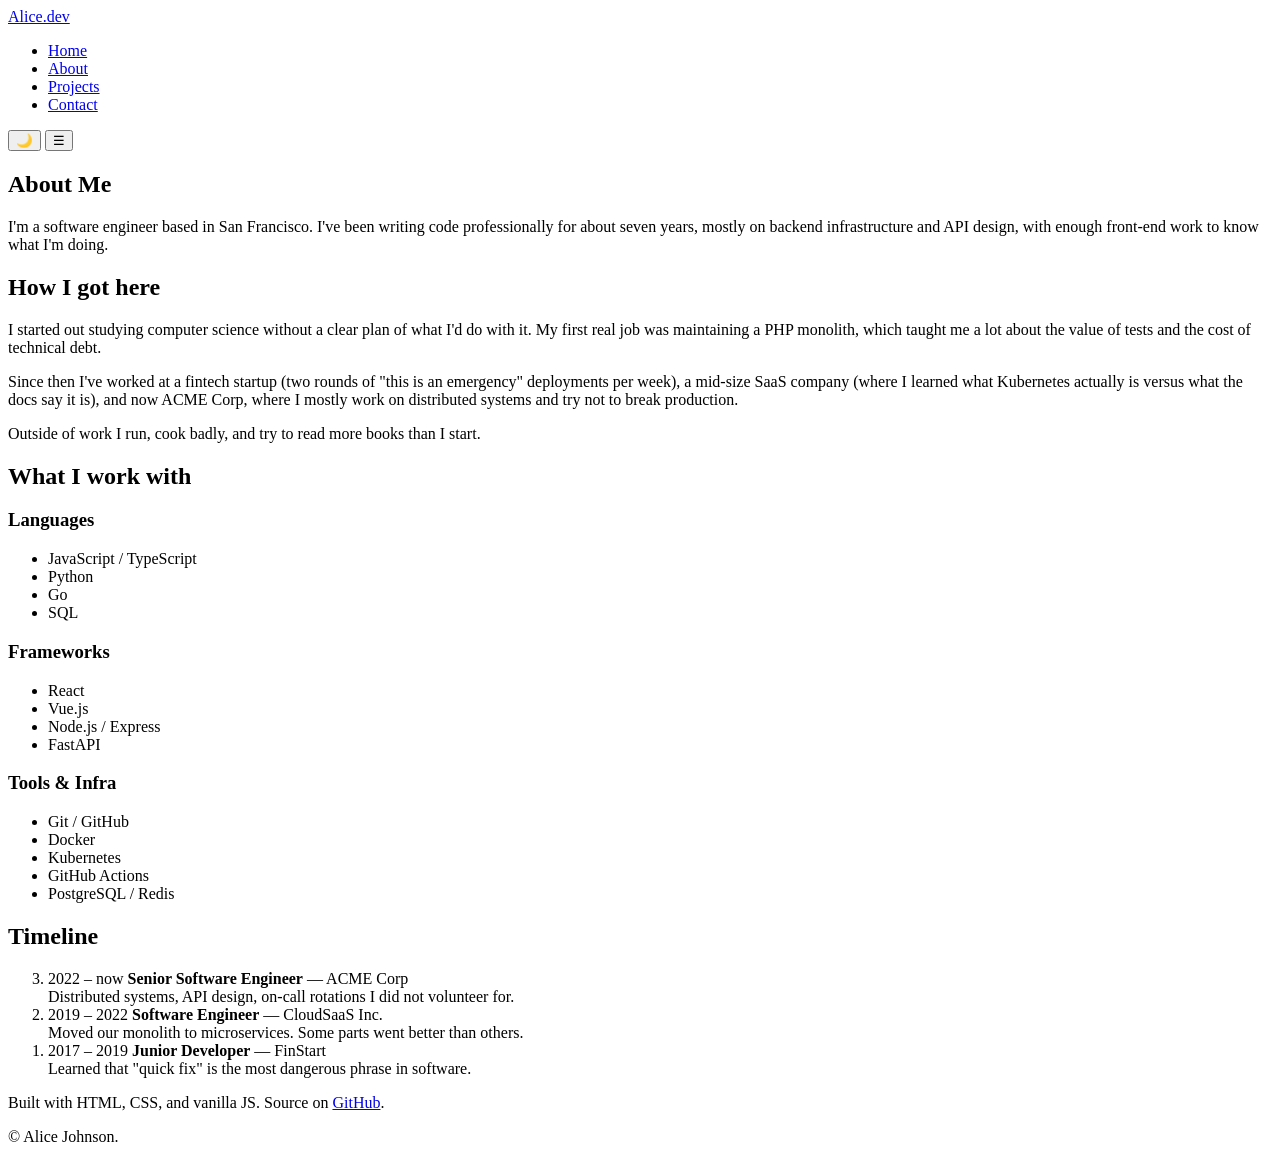
==== about.html @ 496f2131 "Add files via upload" ====
<!DOCTYPE html>
<html lang="en">
<head>
  <meta charset="UTF-8" />
  <meta name="viewport" content="width=device-width, initial-scale=1.0" />
  <title>About — Alice Johnson</title>
  <link rel="stylesheet" href="css/style.css" />
</head>
<body>

  <nav id="navbar" role="navigation" aria-label="Main navigation">
    <div class="nav-brand"><a href="index.html">Alice.dev</a></div>
    <ul class="nav-links" role="list">
      <li><a href="index.html">Home</a></li>
      <li><a href="about.html" class="active" aria-current="page">About</a></li>
      <li><a href="projects.html">Projects</a></li>
      <li><a href="contact.html">Contact</a></li>
    </ul>
    <div class="nav-actions">
      <button id="theme-toggle" aria-label="Toggle dark mode">🌙</button>
      <button class="hamburger" aria-label="Toggle mobile menu" aria-expanded="false">&#9776;</button>
    </div>
  </nav>

  <main class="about-page">

    <section class="about-hero" aria-label="About me">
      <h1>About Me</h1>
      <p class="lead">
        I'm a software engineer based in San Francisco. I've been writing code
        professionally for about seven years, mostly on backend infrastructure
        and API design, with enough front-end work to know what I'm doing.
      </p>
    </section>

    <section class="about-story" aria-label="My story">
      <h2>How I got here</h2>
      <p>
        I started out studying computer science without a clear plan of what I'd
        do with it. My first real job was maintaining a PHP monolith, which
        taught me a lot about the value of tests and the cost of technical debt.
      </p>
      <p>
        Since then I've worked at a fintech startup (two rounds of "this is an
        emergency" deployments per week), a mid-size SaaS company (where I
        learned what Kubernetes actually is versus what the docs say it is), and
        now ACME Corp, where I mostly work on distributed systems and try not to
        break production.
      </p>
      <p>
        Outside of work I run, cook badly, and try to read more books than I
        start.
      </p>
    </section>

    <section class="about-skills" aria-label="Skills and tools">
      <h2>What I work with</h2>

      <div class="skills-grid">
        <div class="skill-group">
          <h3>Languages</h3>
          <ul>
            <li>JavaScript / TypeScript</li>
            <li>Python</li>
            <li>Go</li>
            <li>SQL</li>
          </ul>
        </div>
        <div class="skill-group">
          <h3>Frameworks</h3>
          <ul>
            <li>React</li>
            <li>Vue.js</li>
            <li>Node.js / Express</li>
            <li>FastAPI</li>
          </ul>
        </div>
        <div class="skill-group">
          <h3>Tools & Infra</h3>
          <ul>
            <li>Git / GitHub</li>
            <li>Docker</li>
            <li>Kubernetes</li>
            <li>GitHub Actions</li>
            <li>PostgreSQL / Redis</li>
          </ul>
        </div>
      </div>
    </section>

    <section class="about-timeline" aria-label="Work history">
      <h2>Timeline</h2>
      <ol class="timeline" reversed>
        <li>
          <span class="timeline-year">2022 – now</span>
          <strong>Senior Software Engineer</strong> — ACME Corp<br />
          Distributed systems, API design, on-call rotations I did not volunteer for.
        </li>
        <li>
          <span class="timeline-year">2019 – 2022</span>
          <strong>Software Engineer</strong> — CloudSaaS Inc.<br />
          Moved our monolith to microservices. Some parts went better than others.
        </li>
        <li>
          <span class="timeline-year">2017 – 2019</span>
          <strong>Junior Developer</strong> — FinStart<br />
          Learned that "quick fix" is the most dangerous phrase in software.
        </li>
      </ol>
    </section>

  </main>

  <footer>
    <p>
      Built with HTML, CSS, and vanilla JS.
      Source on <a href="https://github.com/alice/devportfolio" target="_blank" rel="noopener">GitHub</a>.
    </p>
    <p class="footer-note">&copy; <span id="year"></span> Alice Johnson.</p>
  </footer>

  <script src="js/data.js"></script>
  <script src="js/app.js"></script>
</body>
</html>
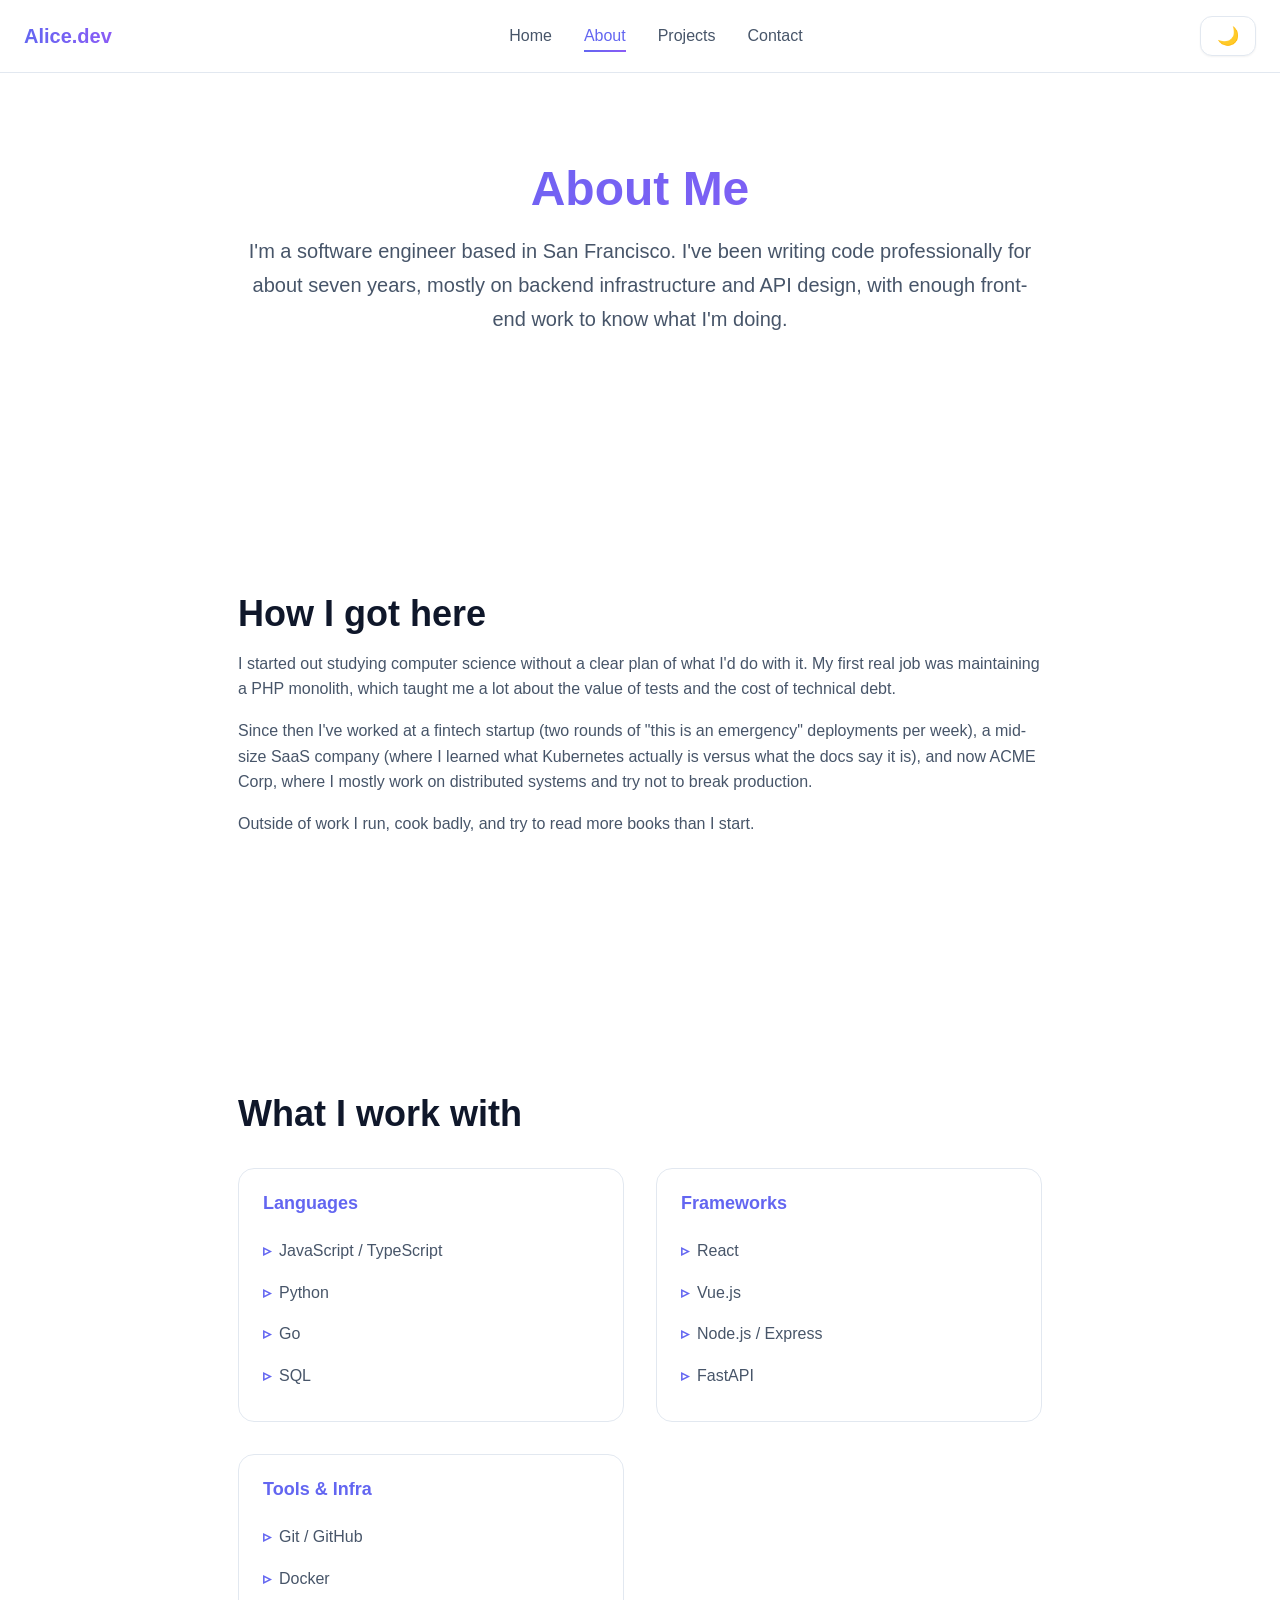
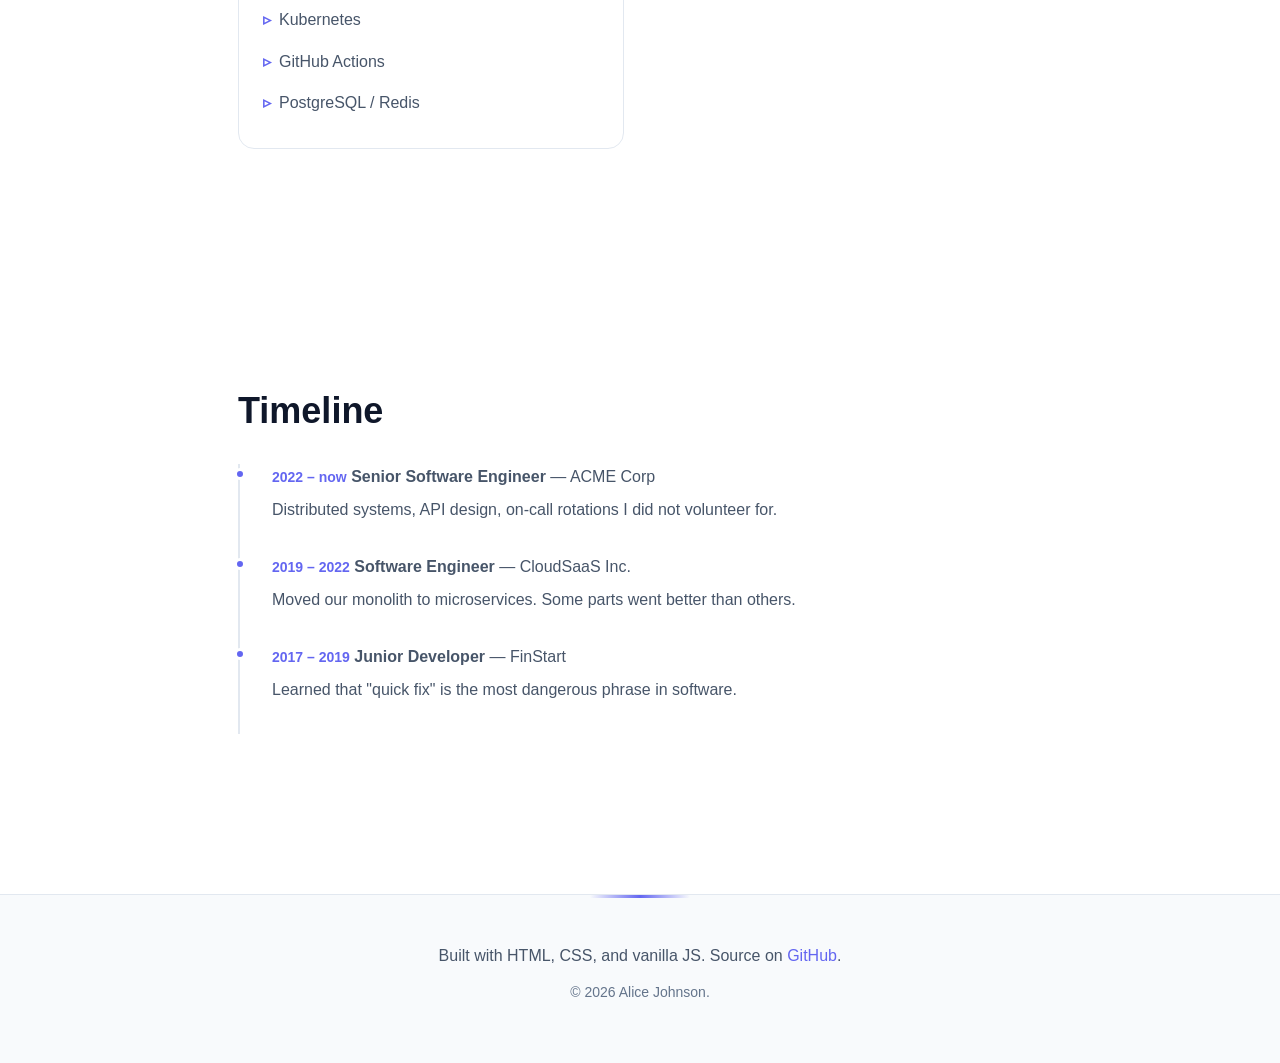
==== commit 8200a322: "feat: add advanced enhancements and comprehensive documentation - Add CSS enhancements with 3D effec" ====
--- a/about.html
+++ b/about.html
@@ -5,6 +5,7 @@
   <meta name="viewport" content="width=device-width, initial-scale=1.0" />
   <title>About — Alice Johnson</title>
   <link rel="stylesheet" href="css/style.css" />
+  <link rel="stylesheet" href="css/enhancements.css" />
 </head>
 <body>
 
--- a/css/style.css
+++ b/css/style.css
@@ -0,0 +1,1075 @@
+/* ═══════════════════════════════════════════════════════════════
+   Modern Portfolio Design System
+   A clean, professional, and visually stunning design
+   ═══════════════════════════════════════════════════════════════ */
+
+/* ─── CSS Variables & Design Tokens ─────────────────────────── */
+:root {
+  /* Color Palette - Modern Blue & Purple Gradient Theme */
+  --primary: #6366f1;
+  --primary-light: #818cf8;
+  --primary-dark: #4f46e5;
+  --secondary: #8b5cf6;
+  --accent: #06b6d4;
+
+  /* Neutral Colors */
+  --bg-primary: #ffffff;
+  --bg-secondary: #f8fafc;
+  --bg-tertiary: #f1f5f9;
+  --surface: #ffffff;
+  --surface-elevated: #ffffff;
+
+  /* Text Colors */
+  --text-primary: #0f172a;
+  --text-secondary: #475569;
+  --text-tertiary: #64748b;
+  --text-inverse: #ffffff;
+
+  /* Borders & Dividers */
+  --border-color: #e2e8f0;
+  --divider: #cbd5e1;
+
+  /* Shadows */
+  --shadow-sm: 0 1px 2px 0 rgba(0, 0, 0, 0.05);
+  --shadow-md: 0 4px 6px -1px rgba(0, 0, 0, 0.1), 0 2px 4px -1px rgba(0, 0, 0, 0.06);
+  --shadow-lg: 0 10px 15px -3px rgba(0, 0, 0, 0.1), 0 4px 6px -2px rgba(0, 0, 0, 0.05);
+  --shadow-xl: 0 20px 25px -5px rgba(0, 0, 0, 0.1), 0 10px 10px -5px rgba(0, 0, 0, 0.04);
+  --shadow-2xl: 0 25px 50px -12px rgba(0, 0, 0, 0.25);
+  --shadow-glow: 0 0 20px rgba(99, 102, 241, 0.3);
+
+  /* Typography */
+  --font-primary: -apple-system, BlinkMacSystemFont, 'Segoe UI', Roboto, 'Helvetica Neue', Arial, sans-serif;
+  --font-mono: 'SF Mono', 'Monaco', 'Inconsolata', 'Fira Code', 'Dank Mono', 'Source Code Pro', monospace;
+
+  --font-size-xs: 0.75rem;
+  --font-size-sm: 0.875rem;
+  --font-size-base: 1rem;
+  --font-size-lg: 1.125rem;
+  --font-size-xl: 1.25rem;
+  --font-size-2xl: 1.5rem;
+  --font-size-3xl: 1.875rem;
+  --font-size-4xl: 2.25rem;
+  --font-size-5xl: 3rem;
+  --font-size-6xl: 3.75rem;
+
+  /* Spacing */
+  --space-1: 0.25rem;
+  --space-2: 0.5rem;
+  --space-3: 0.75rem;
+  --space-4: 1rem;
+  --space-5: 1.25rem;
+  --space-6: 1.5rem;
+  --space-8: 2rem;
+  --space-10: 2.5rem;
+  --space-12: 3rem;
+  --space-16: 4rem;
+  --space-20: 5rem;
+  --space-24: 6rem;
+
+  /* Border Radius */
+  --radius-sm: 0.375rem;
+  --radius-md: 0.5rem;
+  --radius-lg: 0.75rem;
+  --radius-xl: 1rem;
+  --radius-2xl: 1.5rem;
+  --radius-full: 9999px;
+
+  /* Transitions */
+  --transition-fast: 150ms cubic-bezier(0.4, 0, 0.2, 1);
+  --transition-base: 250ms cubic-bezier(0.4, 0, 0.2, 1);
+  --transition-slow: 350ms cubic-bezier(0.4, 0, 0.2, 1);
+  --transition-bounce: 500ms cubic-bezier(0.68, -0.55, 0.265, 1.55);
+
+  /* Z-index layers */
+  --z-base: 1;
+  --z-dropdown: 1000;
+  --z-sticky: 1020;
+  --z-fixed: 1030;
+  --z-modal-backdrop: 1040;
+  --z-modal: 1050;
+  --z-popover: 1060;
+  --z-tooltip: 1070;
+}
+
+/* Dark Mode Variables */
+[data-theme="dark"] {
+  --bg-primary: #0f172a;
+  --bg-secondary: #1e293b;
+  --bg-tertiary: #334155;
+  --surface: #1e293b;
+  --surface-elevated: #334155;
+
+  --text-primary: #f1f5f9;
+  --text-secondary: #cbd5e1;
+  --text-tertiary: #94a3b8;
+
+  --border-color: #334155;
+  --divider: #475569;
+
+  --shadow-sm: 0 1px 2px 0 rgba(0, 0, 0, 0.3);
+  --shadow-md: 0 4px 6px -1px rgba(0, 0, 0, 0.4), 0 2px 4px -1px rgba(0, 0, 0, 0.3);
+  --shadow-lg: 0 10px 15px -3px rgba(0, 0, 0, 0.4), 0 4px 6px -2px rgba(0, 0, 0, 0.3);
+  --shadow-xl: 0 20px 25px -5px rgba(0, 0, 0, 0.4), 0 10px 10px -5px rgba(0, 0, 0, 0.3);
+  --shadow-2xl: 0 25px 50px -12px rgba(0, 0, 0, 0.5);
+}
+
+/* ─── Reset & Base Styles ───────────────────────────────────── */
+*, *::before, *::after {
+  margin: 0;
+  padding: 0;
+  box-sizing: border-box;
+}
+
+html {
+  scroll-behavior: smooth;
+  overflow-x: hidden;
+}
+
+body {
+  font-family: var(--font-primary);
+  font-size: var(--font-size-base);
+  line-height: 1.6;
+  color: var(--text-primary);
+  background-color: var(--bg-primary);
+  transition: background-color var(--transition-base), color var(--transition-base);
+  -webkit-font-smoothing: antialiased;
+  -moz-osx-font-smoothing: grayscale;
+  overflow-x: hidden;
+}
+
+/* ─── Typography ────────────────────────────────────────────── */
+h1, h2, h3, h4, h5, h6 {
+  font-weight: 700;
+  line-height: 1.2;
+  margin-bottom: var(--space-4);
+  color: var(--text-primary);
+}
+
+h1 {
+  font-size: var(--font-size-5xl);
+  background: linear-gradient(135deg, var(--primary) 0%, var(--secondary) 100%);
+  -webkit-background-clip: text;
+  -webkit-text-fill-color: transparent;
+  background-clip: text;
+}
+
+h2 {
+  font-size: var(--font-size-4xl);
+}
+
+h3 {
+  font-size: var(--font-size-2xl);
+}
+
+p {
+  margin-bottom: var(--space-4);
+  color: var(--text-secondary);
+}
+
+a {
+  color: var(--primary);
+  text-decoration: none;
+  transition: color var(--transition-fast);
+}
+
+a:hover {
+  color: var(--primary-light);
+}
+
+.lead {
+  font-size: var(--font-size-xl);
+  color: var(--text-secondary);
+  line-height: 1.7;
+}
+
+/* ─── Navigation ────────────────────────────────────────────── */
+#navbar {
+  position: fixed;
+  top: 0;
+  left: 0;
+  right: 0;
+  background: rgba(255, 255, 255, 0.8);
+  backdrop-filter: blur(12px);
+  -webkit-backdrop-filter: blur(12px);
+  border-bottom: 1px solid var(--border-color);
+  padding: var(--space-4) 0;
+  z-index: var(--z-sticky);
+  transition: all var(--transition-base);
+  display: flex;
+  align-items: center;
+  justify-content: space-between;
+  max-width: 1400px;
+  margin: 0 auto;
+  padding-left: var(--space-6);
+  padding-right: var(--space-6);
+}
+
+[data-theme="dark"] #navbar {
+  background: rgba(15, 23, 42, 0.8);
+}
+
+#navbar.scrolled {
+  padding: var(--space-3) var(--space-6);
+  box-shadow: var(--shadow-md);
+}
+
+.nav-brand a {
+  font-size: var(--font-size-xl);
+  font-weight: 700;
+  background: linear-gradient(135deg, var(--primary) 0%, var(--secondary) 100%);
+  -webkit-background-clip: text;
+  -webkit-text-fill-color: transparent;
+  background-clip: text;
+  transition: transform var(--transition-fast);
+  display: inline-block;
+}
+
+.nav-brand a:hover {
+  transform: scale(1.05);
+}
+
+.nav-links {
+  display: flex;
+  list-style: none;
+  gap: var(--space-8);
+  align-items: center;
+}
+
+.nav-links a {
+  color: var(--text-secondary);
+  font-weight: 500;
+  position: relative;
+  padding: var(--space-2) 0;
+  transition: color var(--transition-fast);
+}
+
+.nav-links a::after {
+  content: '';
+  position: absolute;
+  bottom: 0;
+  left: 0;
+  width: 0;
+  height: 2px;
+  background: linear-gradient(90deg, var(--primary), var(--secondary));
+  transition: width var(--transition-base);
+}
+
+.nav-links a:hover,
+.nav-links a.active {
+  color: var(--primary);
+}
+
+.nav-links a:hover::after,
+.nav-links a.active::after {
+  width: 100%;
+}
+
+.nav-actions {
+  display: flex;
+  gap: var(--space-4);
+  align-items: center;
+}
+
+#theme-toggle {
+  background: var(--surface);
+  border: 1px solid var(--border-color);
+  border-radius: var(--radius-lg);
+  padding: var(--space-2) var(--space-4);
+  font-size: var(--font-size-lg);
+  cursor: pointer;
+  transition: all var(--transition-fast);
+  box-shadow: var(--shadow-sm);
+}
+
+#theme-toggle:hover {
+  transform: translateY(-2px) scale(1.05);
+  box-shadow: var(--shadow-md);
+}
+
+.hamburger {
+  display: none;
+  background: none;
+  border: none;
+  font-size: var(--font-size-3xl);
+  color: var(--text-primary);
+  cursor: pointer;
+  padding: var(--space-2);
+  transition: transform var(--transition-fast);
+}
+
+.hamburger:hover {
+  transform: rotate(90deg);
+}
+
+/* ─── Layout & Sections ─────────────────────────────────────── */
+main {
+  margin-top: 80px;
+  min-height: calc(100vh - 80px);
+}
+
+section {
+  padding: var(--space-20) var(--space-6);
+  max-width: 1400px;
+  margin: 0 auto;
+}
+
+/* ─── Hero Section ──────────────────────────────────────────── */
+.hero {
+  display: grid;
+  grid-template-columns: 1fr 1fr;
+  gap: var(--space-16);
+  align-items: center;
+  min-height: calc(100vh - 80px);
+  padding-top: var(--space-20);
+  padding-bottom: var(--space-20);
+}
+
+.hero-content {
+  animation: fadeInUp 0.8s ease-out;
+}
+
+.hero-greeting {
+  display: inline-block;
+  font-size: var(--font-size-lg);
+  color: var(--text-tertiary);
+  margin-bottom: var(--space-3);
+  animation: fadeIn 0.6s ease-out;
+}
+
+.hero h1 {
+  font-size: clamp(2.5rem, 5vw, 4.5rem);
+  margin-bottom: var(--space-4);
+  animation: fadeInUp 0.8s ease-out 0.2s both;
+}
+
+.hero-title {
+  font-size: var(--font-size-xl);
+  color: var(--text-secondary);
+  margin-bottom: var(--space-6);
+  font-weight: 500;
+  animation: fadeInUp 0.8s ease-out 0.3s both;
+}
+
+.hero-bio {
+  font-size: var(--font-size-lg);
+  line-height: 1.8;
+  margin-bottom: var(--space-8);
+  animation: fadeInUp 0.8s ease-out 0.4s both;
+}
+
+.skill-badges {
+  display: flex;
+  flex-wrap: wrap;
+  gap: var(--space-3);
+  margin-bottom: var(--space-8);
+  animation: fadeInUp 0.8s ease-out 0.5s both;
+}
+
+.skill-badge {
+  background: var(--surface);
+  border: 1px solid var(--border-color);
+  padding: var(--space-2) var(--space-4);
+  border-radius: var(--radius-full);
+  font-size: var(--font-size-sm);
+  font-weight: 500;
+  color: var(--text-secondary);
+  transition: all var(--transition-fast);
+  box-shadow: var(--shadow-sm);
+}
+
+.skill-badge:hover {
+  transform: translateY(-2px);
+  box-shadow: var(--shadow-md);
+  border-color: var(--primary);
+  color: var(--primary);
+}
+
+.hero-cta {
+  display: flex;
+  gap: var(--space-4);
+  flex-wrap: wrap;
+  animation: fadeInUp 0.8s ease-out 0.6s both;
+}
+
+/* ─── Buttons ───────────────────────────────────────────────── */
+.btn-primary,
+.btn-secondary {
+  display: inline-flex;
+  align-items: center;
+  padding: var(--space-4) var(--space-8);
+  border-radius: var(--radius-lg);
+  font-weight: 600;
+  font-size: var(--font-size-base);
+  cursor: pointer;
+  transition: all var(--transition-base);
+  border: none;
+  text-decoration: none;
+}
+
+.btn-primary {
+  background: linear-gradient(135deg, var(--primary) 0%, var(--secondary) 100%);
+  color: white;
+  box-shadow: var(--shadow-md);
+}
+
+.btn-primary:hover {
+  transform: translateY(-3px);
+  box-shadow: var(--shadow-xl);
+}
+
+.btn-secondary {
+  background: var(--surface);
+  color: var(--text-primary);
+  border: 2px solid var(--border-color);
+}
+
+.btn-secondary:hover {
+  border-color: var(--primary);
+  color: var(--primary);
+  transform: translateY(-3px);
+  box-shadow: var(--shadow-md);
+}
+
+/* ─── Code Window Visual ────────────────────────────────────── */
+.hero-visual {
+  animation: fadeIn 1s ease-out 0.4s both;
+  perspective: 1000px;
+}
+
+.code-window {
+  background: var(--surface);
+  border: 1px solid var(--border-color);
+  border-radius: var(--radius-xl);
+  overflow: hidden;
+  box-shadow: var(--shadow-2xl);
+  transition: transform var(--transition-slow);
+  transform-style: preserve-3d;
+}
+
+.code-window:hover {
+  transform: translateY(-8px) rotateY(2deg);
+}
+
+.code-window-bar {
+  background: var(--bg-tertiary);
+  padding: var(--space-3) var(--space-4);
+  display: flex;
+  align-items: center;
+  gap: var(--space-2);
+  border-bottom: 1px solid var(--border-color);
+}
+
+.dot {
+  width: 12px;
+  height: 12px;
+  border-radius: 50%;
+  display: inline-block;
+}
+
+.dot.red { background: #ef4444; }
+.dot.yellow { background: #f59e0b; }
+.dot.green { background: #10b981; }
+
+.window-title {
+  margin-left: var(--space-4);
+  font-size: var(--font-size-sm);
+  color: var(--text-tertiary);
+  font-weight: 500;
+}
+
+.code-window-body {
+  padding: var(--space-6);
+  font-family: var(--font-mono);
+  font-size: var(--font-size-sm);
+  line-height: 1.8;
+  color: var(--text-secondary);
+  overflow-x: auto;
+}
+
+.code-window-body .c { color: var(--text-tertiary); }
+.code-window-body .s { color: var(--accent); }
+
+/* ─── Featured Section ──────────────────────────────────────── */
+.featured-section {
+  background: var(--bg-secondary);
+  padding: var(--space-24) var(--space-6);
+}
+
+.featured-section h2 {
+  text-align: center;
+  margin-bottom: var(--space-3);
+}
+
+.section-sub {
+  text-align: center;
+  font-size: var(--font-size-lg);
+  color: var(--text-secondary);
+  margin-bottom: var(--space-16);
+}
+
+/* ─── Project Grid ──────────────────────────────────────────── */
+.project-grid {
+  display: grid;
+  grid-template-columns: repeat(auto-fit, minmax(350px, 1fr));
+  gap: var(--space-8);
+  margin-top: var(--space-12);
+}
+
+.project-card {
+  background: var(--surface);
+  border: 1px solid var(--border-color);
+  border-radius: var(--radius-xl);
+  overflow: hidden;
+  transition: all var(--transition-base);
+  box-shadow: var(--shadow-md);
+  cursor: pointer;
+  animation: fadeInUp 0.6s ease-out both;
+}
+
+.project-card:hover {
+  transform: translateY(-8px);
+  box-shadow: var(--shadow-2xl);
+  border-color: var(--primary);
+}
+
+.project-card:nth-child(1) { animation-delay: 0.1s; }
+.project-card:nth-child(2) { animation-delay: 0.2s; }
+.project-card:nth-child(3) { animation-delay: 0.3s; }
+.project-card:nth-child(4) { animation-delay: 0.4s; }
+.project-card:nth-child(5) { animation-delay: 0.5s; }
+.project-card:nth-child(6) { animation-delay: 0.6s; }
+
+.project-header {
+  padding: var(--space-6);
+}
+
+.project-featured {
+  display: inline-block;
+  font-size: var(--font-size-xs);
+  font-weight: 600;
+  text-transform: uppercase;
+  letter-spacing: 0.05em;
+  color: var(--primary);
+  margin-bottom: var(--space-3);
+}
+
+.project-card h3 {
+  font-size: var(--font-size-xl);
+  margin-bottom: var(--space-3);
+}
+
+.project-description {
+  color: var(--text-secondary);
+  margin-bottom: var(--space-4);
+  line-height: 1.7;
+}
+
+.project-tags {
+  display: flex;
+  flex-wrap: wrap;
+  gap: var(--space-2);
+  padding: 0 var(--space-6) var(--space-6);
+}
+
+.project-tag {
+  font-size: var(--font-size-xs);
+  padding: var(--space-1) var(--space-3);
+  background: var(--bg-secondary);
+  color: var(--text-tertiary);
+  border-radius: var(--radius-sm);
+  font-weight: 500;
+}
+
+.project-links {
+  display: flex;
+  gap: var(--space-4);
+  padding: 0 var(--space-6) var(--space-6);
+}
+
+.project-link {
+  font-size: var(--font-size-sm);
+  font-weight: 600;
+  color: var(--primary);
+  display: inline-flex;
+  align-items: center;
+  gap: var(--space-2);
+  transition: transform var(--transition-fast);
+}
+
+.project-link:hover {
+  transform: translateX(4px);
+}
+
+/* ─── About Page ────────────────────────────────────────────── */
+.about-page {
+  max-width: 900px;
+  margin: 0 auto;
+  padding: var(--space-20) var(--space-6);
+}
+
+.about-hero {
+  text-align: center;
+  margin-bottom: var(--space-20);
+  animation: fadeInUp 0.8s ease-out;
+}
+
+.about-story {
+  margin-bottom: var(--space-20);
+  animation: fadeInUp 0.8s ease-out 0.2s both;
+}
+
+.about-skills {
+  margin-bottom: var(--space-20);
+  animation: fadeInUp 0.8s ease-out 0.3s both;
+}
+
+.skills-grid {
+  display: grid;
+  grid-template-columns: repeat(auto-fit, minmax(250px, 1fr));
+  gap: var(--space-8);
+  margin-top: var(--space-8);
+}
+
+.skill-group {
+  background: var(--surface);
+  padding: var(--space-6);
+  border-radius: var(--radius-xl);
+  border: 1px solid var(--border-color);
+  transition: all var(--transition-base);
+}
+
+.skill-group:hover {
+  transform: translateY(-4px);
+  box-shadow: var(--shadow-lg);
+  border-color: var(--primary);
+}
+
+.skill-group h3 {
+  font-size: var(--font-size-lg);
+  margin-bottom: var(--space-4);
+  color: var(--primary);
+}
+
+.skill-group ul {
+  list-style: none;
+}
+
+.skill-group li {
+  padding: var(--space-2) 0;
+  color: var(--text-secondary);
+  position: relative;
+  padding-left: var(--space-4);
+}
+
+.skill-group li::before {
+  content: '▹';
+  position: absolute;
+  left: 0;
+  color: var(--primary);
+  font-weight: bold;
+}
+
+.about-timeline {
+  animation: fadeInUp 0.8s ease-out 0.4s both;
+}
+
+.timeline {
+  list-style: none;
+  margin-top: var(--space-8);
+  border-left: 2px solid var(--border-color);
+  padding-left: var(--space-8);
+}
+
+.timeline li {
+  position: relative;
+  padding-bottom: var(--space-8);
+  color: var(--text-secondary);
+}
+
+.timeline li::before {
+  content: '';
+  position: absolute;
+  left: calc(-1 * var(--space-8) - 6px);
+  top: 4px;
+  width: 12px;
+  height: 12px;
+  border-radius: 50%;
+  background: var(--primary);
+  border: 3px solid var(--bg-primary);
+}
+
+.timeline-year {
+  display: inline-block;
+  font-size: var(--font-size-sm);
+  font-weight: 600;
+  color: var(--primary);
+  margin-bottom: var(--space-2);
+}
+
+/* ─── Projects Page ─────────────────────────────────────────── */
+.projects-page {
+  padding-top: var(--space-20);
+}
+
+.projects-hero {
+  text-align: center;
+  margin-bottom: var(--space-12);
+  animation: fadeInUp 0.8s ease-out;
+}
+
+.filter-bar {
+  display: flex;
+  gap: var(--space-3);
+  justify-content: center;
+  flex-wrap: wrap;
+  margin-top: var(--space-8);
+}
+
+.filter-btn {
+  padding: var(--space-3) var(--space-6);
+  background: var(--surface);
+  border: 1px solid var(--border-color);
+  border-radius: var(--radius-full);
+  font-size: var(--font-size-sm);
+  font-weight: 500;
+  color: var(--text-secondary);
+  cursor: pointer;
+  transition: all var(--transition-fast);
+}
+
+.filter-btn:hover,
+.filter-btn.active {
+  background: var(--primary);
+  color: white;
+  border-color: var(--primary);
+  transform: translateY(-2px);
+}
+
+/* ─── Contact Page ──────────────────────────────────────────── */
+.contact-page {
+  padding-top: var(--space-20);
+}
+
+.contact-hero {
+  text-align: center;
+  margin-bottom: var(--space-16);
+  animation: fadeInUp 0.8s ease-out;
+}
+
+.contact-layout {
+  display: grid;
+  grid-template-columns: 2fr 1fr;
+  gap: var(--space-12);
+  max-width: 1200px;
+  margin: 0 auto;
+  padding: 0 var(--space-6);
+}
+
+.contact-form-section {
+  animation: fadeInUp 0.8s ease-out 0.2s both;
+}
+
+.contact-links {
+  animation: fadeInUp 0.8s ease-out 0.3s both;
+}
+
+/* ─── Form Styles ───────────────────────────────────────────── */
+#contact-form {
+  background: var(--surface);
+  padding: var(--space-8);
+  border-radius: var(--radius-xl);
+  border: 1px solid var(--border-color);
+  box-shadow: var(--shadow-lg);
+}
+
+.form-group {
+  margin-bottom: var(--space-6);
+}
+
+.form-group label {
+  display: block;
+  font-weight: 600;
+  margin-bottom: var(--space-2);
+  color: var(--text-primary);
+}
+
+.form-group input,
+.form-group textarea {
+  width: 100%;
+  padding: var(--space-4);
+  background: var(--bg-secondary);
+  border: 1px solid var(--border-color);
+  border-radius: var(--radius-lg);
+  font-family: var(--font-primary);
+  font-size: var(--font-size-base);
+  color: var(--text-primary);
+  transition: all var(--transition-fast);
+}
+
+.form-group input:focus,
+.form-group textarea:focus {
+  outline: none;
+  border-color: var(--primary);
+  box-shadow: 0 0 0 3px rgba(99, 102, 241, 0.1);
+}
+
+.field-error {
+  display: block;
+  color: #ef4444;
+  font-size: var(--font-size-sm);
+  margin-top: var(--space-2);
+}
+
+.form-status {
+  margin-top: var(--space-4);
+  padding: var(--space-3);
+  border-radius: var(--radius-md);
+  font-size: var(--font-size-sm);
+}
+
+.contact-links {
+  background: var(--surface);
+  padding: var(--space-8);
+  border-radius: var(--radius-xl);
+  border: 1px solid var(--border-color);
+  height: fit-content;
+}
+
+.contact-links h2 {
+  font-size: var(--font-size-2xl);
+  margin-bottom: var(--space-6);
+}
+
+.contact-links ul {
+  list-style: none;
+}
+
+.contact-links li {
+  margin-bottom: var(--space-6);
+  padding-bottom: var(--space-6);
+  border-bottom: 1px solid var(--border-color);
+}
+
+.contact-links li:last-child {
+  border-bottom: none;
+  margin-bottom: 0;
+  padding-bottom: 0;
+}
+
+.availability-note {
+  display: flex;
+  align-items: center;
+  gap: var(--space-3);
+  margin-top: var(--space-6);
+  padding: var(--space-4);
+  background: var(--bg-secondary);
+  border-radius: var(--radius-lg);
+  font-size: var(--font-size-sm);
+  color: var(--text-secondary);
+}
+
+.availability-dot {
+  width: 8px;
+  height: 8px;
+  background: #10b981;
+  border-radius: 50%;
+  display: inline-block;
+  animation: pulse 2s infinite;
+}
+
+/* ─── Footer ────────────────────────────────────────────────── */
+footer {
+  background: var(--bg-secondary);
+  padding: var(--space-12) var(--space-6);
+  text-align: center;
+  border-top: 1px solid var(--border-color);
+  color: var(--text-secondary);
+}
+
+footer p {
+  margin-bottom: var(--space-3);
+}
+
+.footer-note {
+  font-size: var(--font-size-sm);
+  color: var(--text-tertiary);
+}
+
+/* ─── Animations ────────────────────────────────────────────── */
+@keyframes fadeIn {
+  from {
+    opacity: 0;
+  }
+  to {
+    opacity: 1;
+  }
+}
+
+@keyframes fadeInUp {
+  from {
+    opacity: 0;
+    transform: translateY(30px);
+  }
+  to {
+    opacity: 1;
+    transform: translateY(0);
+  }
+}
+
+@keyframes pulse {
+  0%, 100% {
+    opacity: 1;
+    transform: scale(1);
+  }
+  50% {
+    opacity: 0.5;
+    transform: scale(1.1);
+  }
+}
+
+/* ─── Responsive Design ─────────────────────────────────────── */
+@media (max-width: 1024px) {
+  .hero {
+    grid-template-columns: 1fr;
+    gap: var(--space-12);
+  }
+
+  .hero-visual {
+    order: -1;
+  }
+
+  .contact-layout {
+    grid-template-columns: 1fr;
+  }
+}
+
+@media (max-width: 768px) {
+  :root {
+    --font-size-5xl: 2.5rem;
+    --font-size-4xl: 2rem;
+  }
+
+  #navbar {
+    padding: var(--space-4) var(--space-4);
+  }
+
+  .nav-links {
+    position: fixed;
+    top: 73px;
+    left: 0;
+    right: 0;
+    background: var(--surface);
+    flex-direction: column;
+    padding: var(--space-6);
+    gap: var(--space-4);
+    border-bottom: 1px solid var(--border-color);
+    box-shadow: var(--shadow-lg);
+    transform: translateY(-100%);
+    opacity: 0;
+    transition: all var(--transition-base);
+    pointer-events: none;
+  }
+
+  .nav-links.active {
+    transform: translateY(0);
+    opacity: 1;
+    pointer-events: all;
+  }
+
+  .hamburger {
+    display: block;
+  }
+
+  .project-grid {
+    grid-template-columns: 1fr;
+  }
+
+  .skills-grid {
+    grid-template-columns: 1fr;
+  }
+
+  section {
+    padding: var(--space-12) var(--space-4);
+  }
+
+  .hero-cta {
+    flex-direction: column;
+  }
+
+  .btn-primary,
+  .btn-secondary {
+    width: 100%;
+    justify-content: center;
+  }
+}
+
+@media (max-width: 480px) {
+  h1 {
+    font-size: var(--font-size-4xl);
+  }
+
+  .code-window-body {
+    font-size: 0.7rem;
+  }
+
+  .project-card {
+    min-width: 100%;
+  }
+}
+
+/* ─── Scroll Reveal ─────────────────────────────────────────── */
+.scroll-reveal {
+  opacity: 0;
+  transform: translateY(30px);
+  transition: all 0.6s ease-out;
+}
+
+.scroll-reveal.revealed {
+  opacity: 1;
+  transform: translateY(0);
+}
+
+/* ─── Loading State ─────────────────────────────────────────── */
+.loading {
+  display: inline-block;
+  width: 20px;
+  height: 20px;
+  border: 3px solid rgba(255, 255, 255, 0.3);
+  border-radius: 50%;
+  border-top-color: white;
+  animation: spin 0.8s linear infinite;
+}
+
+@keyframes spin {
+  to {
+    transform: rotate(360deg);
+  }
+}
+
+/* ─── Accessibility ─────────────────────────────────────────── */
+.sr-only {
+  position: absolute;
+  width: 1px;
+  height: 1px;
+  padding: 0;
+  margin: -1px;
+  overflow: hidden;
+  clip: rect(0, 0, 0, 0);
+  white-space: nowrap;
+  border-width: 0;
+}
+
+:focus-visible {
+  outline: 2px solid var(--primary);
+  outline-offset: 2px;
+}
+
+@media (prefers-reduced-motion: reduce) {
+  *,
+  *::before,
+  *::after {
+    animation-duration: 0.01ms !important;
+    animation-iteration-count: 1 !important;
+    transition-duration: 0.01ms !important;
+  }
+}
--- a/css/enhancements.css
+++ b/css/enhancements.css
@@ -0,0 +1,407 @@
+/* ═══════════════════════════════════════════════════════════════
+   Advanced Enhancements & 3D Effects
+   Optional visual enhancements for modern browsers
+   ═══════════════════════════════════════════════════════════════ */
+
+/* ─── 3D Floating Animation for Hero Visual ────────────────────── */
+@keyframes float3D {
+  0%, 100% {
+    transform: translateY(0px) rotateX(0deg) rotateY(0deg);
+  }
+  25% {
+    transform: translateY(-10px) rotateX(2deg) rotateY(-2deg);
+  }
+  50% {
+    transform: translateY(0px) rotateX(0deg) rotateY(2deg);
+  }
+  75% {
+    transform: translateY(-10px) rotateX(-2deg) rotateY(0deg);
+  }
+}
+
+.code-window {
+  animation: float3D 8s ease-in-out infinite;
+  transform-style: preserve-3d;
+}
+
+/* ─── Parallax Effect on Scroll ──────────────────────────────── */
+.hero-visual {
+  will-change: transform;
+  transition: transform 0.3s cubic-bezier(0.25, 0.46, 0.45, 0.94);
+}
+
+/* ─── Advanced Hover Effects ─────────────────────────────────── */
+.project-card {
+  position: relative;
+  overflow: hidden;
+  transform-style: preserve-3d;
+}
+
+.project-card::before {
+  content: '';
+  position: absolute;
+  top: 0;
+  left: -100%;
+  width: 100%;
+  height: 100%;
+  background: linear-gradient(
+    90deg,
+    transparent,
+    rgba(99, 102, 241, 0.1),
+    transparent
+  );
+  transition: left 0.5s ease;
+  pointer-events: none;
+}
+
+.project-card:hover::before {
+  left: 100%;
+}
+
+/* ─── Magnetic Button Effect ─────────────────────────────────── */
+.btn-primary,
+.btn-secondary {
+  position: relative;
+  overflow: hidden;
+}
+
+.btn-primary::after,
+.btn-secondary::after {
+  content: '';
+  position: absolute;
+  top: 50%;
+  left: 50%;
+  width: 0;
+  height: 0;
+  border-radius: 50%;
+  background: rgba(255, 255, 255, 0.3);
+  transform: translate(-50%, -50%);
+  transition: width 0.6s ease, height 0.6s ease;
+}
+
+.btn-primary:hover::after,
+.btn-secondary:hover::after {
+  width: 300px;
+  height: 300px;
+}
+
+/* ─── Skill Badge Glow Effect ────────────────────────────────── */
+.skill-badge {
+  position: relative;
+  transition: all var(--transition-base);
+}
+
+.skill-badge::after {
+  content: '';
+  position: absolute;
+  inset: -2px;
+  border-radius: inherit;
+  background: linear-gradient(135deg, var(--primary), var(--secondary));
+  opacity: 0;
+  z-index: -1;
+  transition: opacity var(--transition-base);
+  filter: blur(8px);
+}
+
+.skill-badge:hover::after {
+  opacity: 0.4;
+}
+
+/* ─── Text Gradient Animation ────────────────────────────────── */
+@keyframes gradientShift {
+  0% {
+    background-position: 0% 50%;
+  }
+  50% {
+    background-position: 100% 50%;
+  }
+  100% {
+    background-position: 0% 50%;
+  }
+}
+
+.nav-brand a {
+  background: linear-gradient(
+    90deg,
+    var(--primary),
+    var(--secondary),
+    var(--accent),
+    var(--primary)
+  );
+  background-size: 300% 300%;
+  -webkit-background-clip: text;
+  -webkit-text-fill-color: transparent;
+  background-clip: text;
+  animation: gradientShift 5s ease infinite;
+}
+
+h1 {
+  background: linear-gradient(
+    135deg,
+    var(--primary),
+    var(--secondary),
+    var(--accent),
+    var(--primary)
+  );
+  background-size: 300% 300%;
+  -webkit-background-clip: text;
+  -webkit-text-fill-color: transparent;
+  background-clip: text;
+  animation: gradientShift 6s ease infinite;
+}
+
+/* ─── Smooth Page Transitions ────────────────────────────────── */
+body {
+  opacity: 0;
+  animation: pageLoad 0.4s ease-out forwards;
+}
+
+@keyframes pageLoad {
+  to {
+    opacity: 1;
+  }
+}
+
+/* ─── Advanced Link Hover ────────────────────────────────────── */
+.project-link {
+  position: relative;
+  display: inline-block;
+}
+
+.project-link::before {
+  content: '';
+  position: absolute;
+  bottom: -2px;
+  left: 0;
+  width: 100%;
+  height: 2px;
+  background: linear-gradient(90deg, var(--primary), var(--secondary));
+  transform: scaleX(0);
+  transform-origin: right;
+  transition: transform var(--transition-base);
+}
+
+.project-link:hover::before {
+  transform: scaleX(1);
+  transform-origin: left;
+}
+
+/* ─── Card Tilt Effect ───────────────────────────────────────── */
+@media (hover: hover) and (pointer: fine) {
+  .project-card {
+    transition: transform 0.2s ease, box-shadow 0.2s ease;
+  }
+
+  .project-card:hover {
+    transform: perspective(1000px) rotateX(2deg) rotateY(2deg) translateY(-8px);
+  }
+}
+
+/* ─── Timeline Enhanced Animation ────────────────────────────── */
+.timeline li {
+  opacity: 0;
+  animation: slideInFromLeft 0.6s ease-out forwards;
+}
+
+.timeline li:nth-child(1) { animation-delay: 0.1s; }
+.timeline li:nth-child(2) { animation-delay: 0.2s; }
+.timeline li:nth-child(3) { animation-delay: 0.3s; }
+.timeline li:nth-child(4) { animation-delay: 0.4s; }
+
+@keyframes slideInFromLeft {
+  from {
+    opacity: 0;
+    transform: translateX(-30px);
+  }
+  to {
+    opacity: 1;
+    transform: translateX(0);
+  }
+}
+
+/* ─── Form Input Focus Effect ────────────────────────────────── */
+.form-group {
+  position: relative;
+}
+
+.form-group input:focus,
+.form-group textarea:focus {
+  animation: inputFocus 0.3s ease;
+}
+
+@keyframes inputFocus {
+  0% {
+    transform: scale(1);
+  }
+  50% {
+    transform: scale(1.01);
+  }
+  100% {
+    transform: scale(1);
+  }
+}
+
+/* ─── Loading Skeleton (for future use) ──────────────────────── */
+@keyframes shimmer {
+  0% {
+    background-position: -1000px 0;
+  }
+  100% {
+    background-position: 1000px 0;
+  }
+}
+
+.skeleton {
+  background: linear-gradient(
+    90deg,
+    var(--bg-secondary) 0%,
+    var(--bg-tertiary) 50%,
+    var(--bg-secondary) 100%
+  );
+  background-size: 1000px 100%;
+  animation: shimmer 2s infinite;
+}
+
+/* ─── Code Window Enhanced ───────────────────────────────────── */
+.code-window-body {
+  position: relative;
+}
+
+.code-window-body::before {
+  content: '';
+  position: absolute;
+  top: 0;
+  right: 0;
+  width: 40px;
+  height: 100%;
+  background: linear-gradient(
+    to left,
+    var(--surface),
+    transparent
+  );
+  pointer-events: none;
+}
+
+/* ─── Theme Toggle Enhanced ──────────────────────────────────── */
+#theme-toggle {
+  position: relative;
+  transition: all var(--transition-base);
+}
+
+#theme-toggle:active {
+  transform: scale(0.9) rotate(20deg);
+}
+
+/* ─── Scroll Progress Indicator ──────────────────────────────── */
+.scroll-progress {
+  position: fixed;
+  top: 0;
+  left: 0;
+  height: 3px;
+  background: linear-gradient(90deg, var(--primary), var(--secondary));
+  transform-origin: left;
+  z-index: var(--z-tooltip);
+  transition: transform 0.1s ease;
+}
+
+/* ─── Enhanced Footer ────────────────────────────────────────── */
+footer {
+  position: relative;
+  overflow: hidden;
+}
+
+footer::before {
+  content: '';
+  position: absolute;
+  top: 0;
+  left: 50%;
+  transform: translateX(-50%);
+  width: 100px;
+  height: 3px;
+  background: linear-gradient(90deg, transparent, var(--primary), transparent);
+  border-radius: var(--radius-full);
+}
+
+/* ─── Responsive 3D Effects ──────────────────────────────────── */
+@media (max-width: 768px) {
+  /* Disable 3D effects on mobile for better performance */
+  .code-window {
+    animation: none;
+  }
+
+  .project-card:hover {
+    transform: translateY(-8px);
+  }
+}
+
+/* ─── Reduce Motion Support ──────────────────────────────────── */
+@media (prefers-reduced-motion: reduce) {
+  .code-window {
+    animation: none;
+  }
+
+  .nav-brand a,
+  h1 {
+    animation: none;
+  }
+
+  * {
+    animation-duration: 0.01ms !important;
+    animation-iteration-count: 1 !important;
+    transition-duration: 0.01ms !important;
+  }
+}
+
+/* ─── Custom Scrollbar ───────────────────────────────────────── */
+::-webkit-scrollbar {
+  width: 10px;
+  height: 10px;
+}
+
+::-webkit-scrollbar-track {
+  background: var(--bg-secondary);
+}
+
+::-webkit-scrollbar-thumb {
+  background: var(--border-color);
+  border-radius: var(--radius-full);
+  transition: background var(--transition-fast);
+}
+
+::-webkit-scrollbar-thumb:hover {
+  background: var(--primary);
+}
+
+/* Firefox */
+* {
+  scrollbar-width: thin;
+  scrollbar-color: var(--border-color) var(--bg-secondary);
+}
+
+/* ─── Print Styles ───────────────────────────────────────────── */
+@media print {
+  nav,
+  footer,
+  .hero-visual,
+  .btn-primary,
+  .btn-secondary,
+  #theme-toggle,
+  .hamburger {
+    display: none !important;
+  }
+
+  body {
+    font-size: 12pt;
+    color: #000;
+    background: #fff;
+  }
+
+  a {
+    text-decoration: underline;
+  }
+
+  .project-card {
+    page-break-inside: avoid;
+    border: 1px solid #000;
+  }
+}
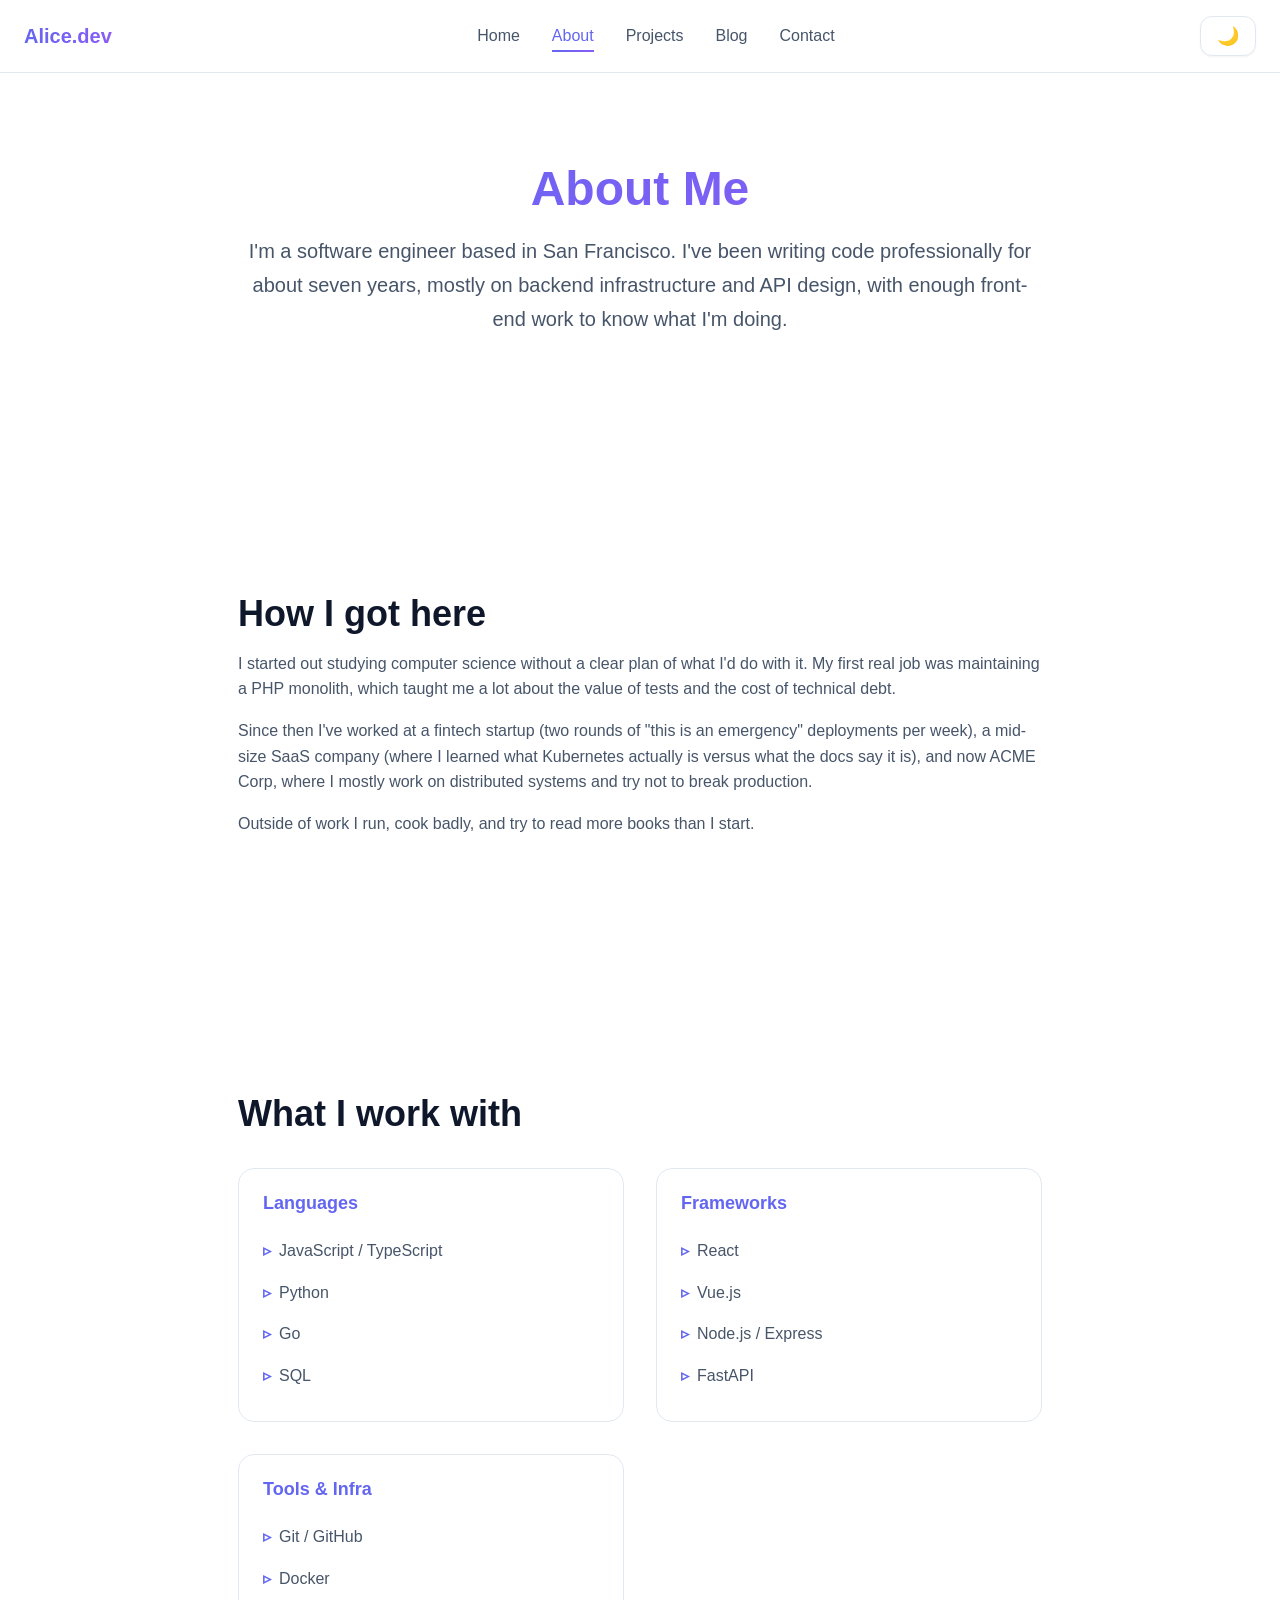
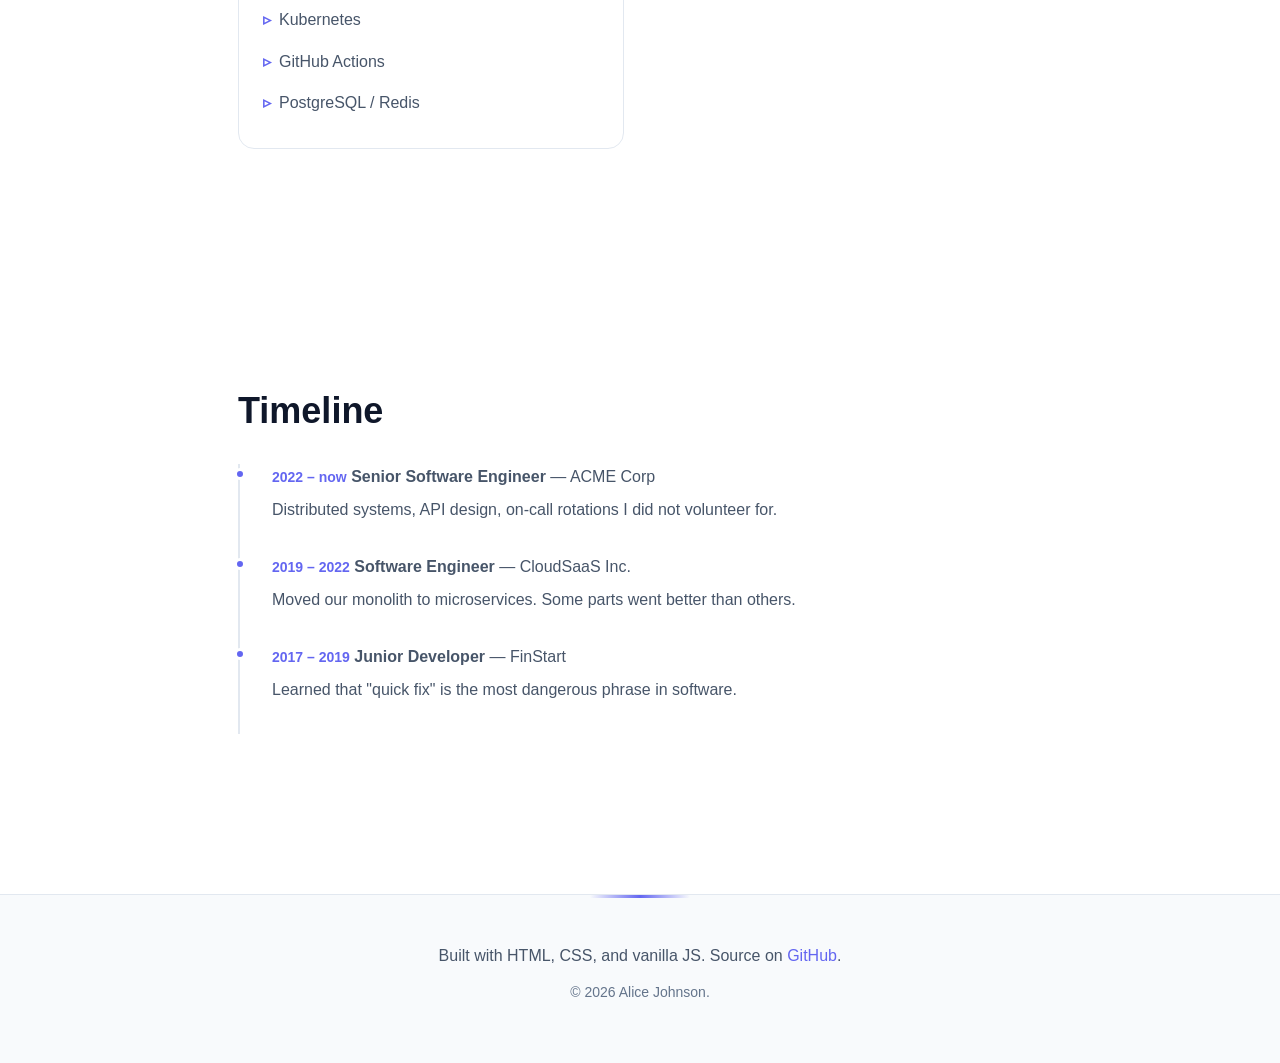
==== commit 370859d7: "feat: add all professional enhancements (Three.js, PWA, Blog, Analytics) - Add Three.js 3D WebGL sce" ====
--- a/about.html
+++ b/about.html
@@ -6,6 +6,8 @@
   <title>About — Alice Johnson</title>
   <link rel="stylesheet" href="css/style.css" />
   <link rel="stylesheet" href="css/enhancements.css" />
+  <link rel="manifest" href="manifest.json" />
+  <meta name="theme-color" content="#6366f1" />
 </head>
 <body>
 
@@ -15,6 +17,7 @@
       <li><a href="index.html">Home</a></li>
       <li><a href="about.html" class="active" aria-current="page">About</a></li>
       <li><a href="projects.html">Projects</a></li>
+      <li><a href="blog.html">Blog</a></li>
       <li><a href="contact.html">Contact</a></li>
     </ul>
     <div class="nav-actions">
@@ -122,5 +125,8 @@
 
   <script src="js/data.js"></script>
   <script src="js/app.js"></script>
+  <script src="js/transitions-blog.js"></script>
+  <script src="js/analytics.js"></script>
+  <script src="js/pwa.js"></script>
 </body>
 </html>
